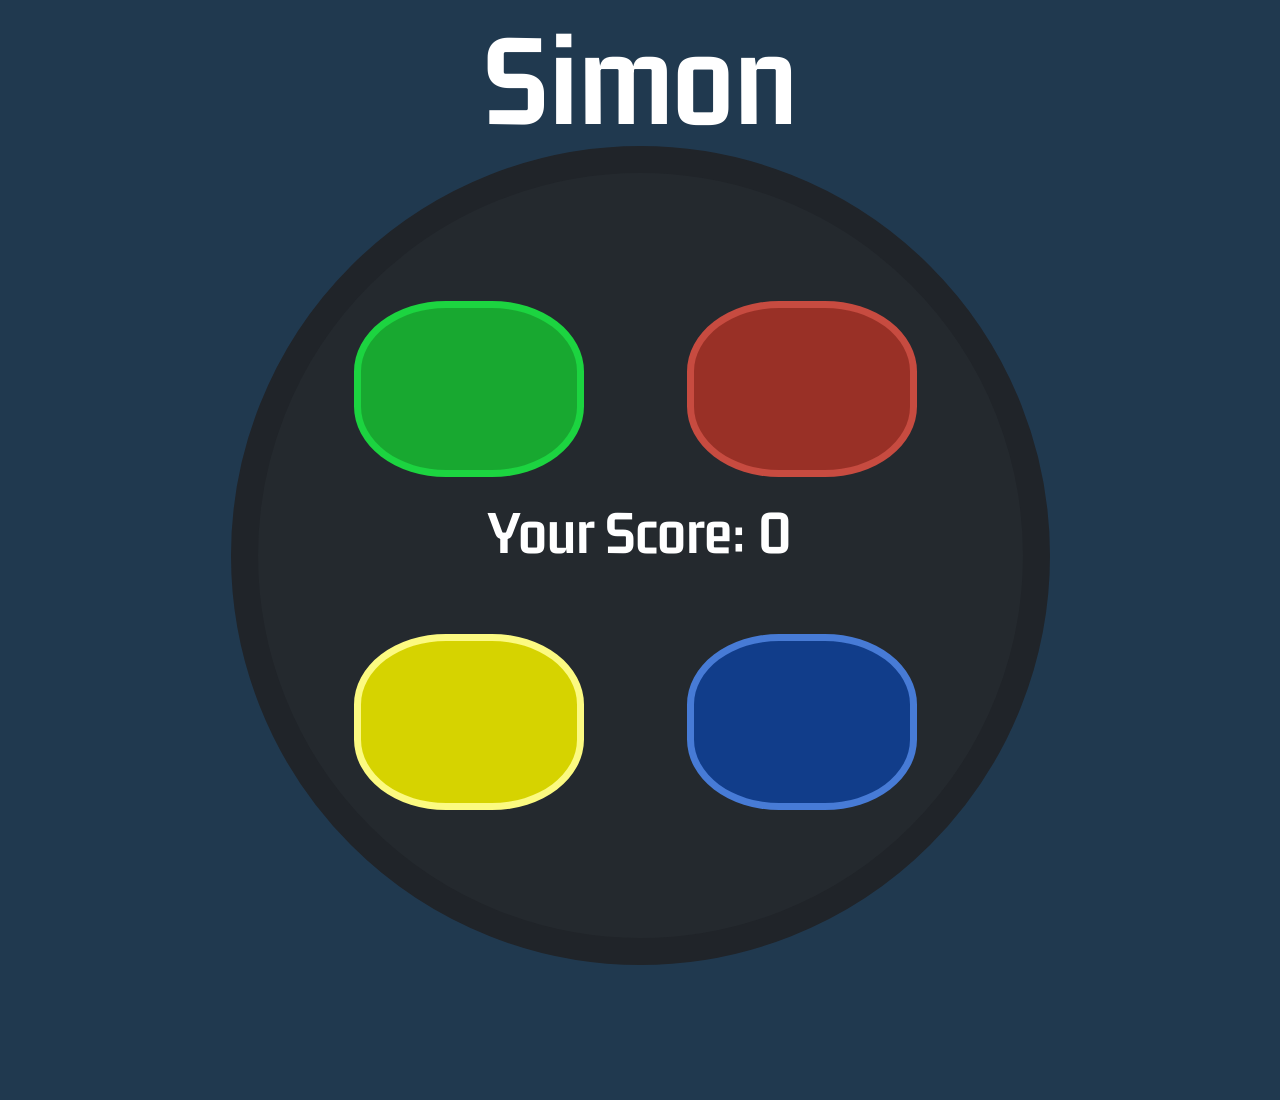
==== index.html @ 594e3709 "Fingers crossed" ====
<!DOCTYPE html>
<html lang="en">
<head>
    <meta charset="UTF-8">
    <meta http-equiv="X-UA-Compatible" content="IE=edge">
    <meta name="viewport" content="width=device-width, initial-scale=1.0">
    <title>Simon</title>
    <link rel="preconnect" href="https://fonts.googleapis.com">
<link rel="preconnect" href="https://fonts.gstatic.com" crossorigin>
<link href="https://fonts.googleapis.com/css2?family=Gemunu+Libre:wght@300&display=swap" rel="stylesheet">
    <link rel="stylesheet" href="css/main.css">
    <script defer src="js/main.js"></script>
</head>
<body>
    <h2 id="title">Simon</h2>
    <section id="board" class="flex-ctr">
        <div id="green" class="flex-ctr"></div>
        <div id="red" class="flex-ctr"></div>
        <div id="yellow" class="flex-ctr"></div>
        <div id="blue" class="flex-ctr"></div>
    </section>
    <h3 id="score">Score</h3>
    <button id="play-again">Play Again</button>
</body>
</html>
---- css/main.css ----
body {
    background-color: #20394f;
    height: 100vh;
    margin: 0;
    margin-top: -15vmin;
    font-family: 'Kanit', sans-serif;
    display: flex;
    flex-direction: column;
    justify-content: center;
    align-items: center;
}

.flex-ctr {
    flex-direction: column;
    justify-content: center;
    align-items: center;
}

#board {
    display: grid;
    grid-template-columns: repeat(2, 17vmin);
    grid-template-rows: repeat(2, 17vmin);
    gap: 20vmin;
    background-color: #24292e;
    border: 3vmin solid #202429;
    border-radius: 50%;
    height: 85vmin;
    width: 85vmin;
}

#title {
    margin-top: -0.2vmin;
    margin-bottom: -0.5vmin;
    color: white;
    font-size: 15vmin;
    font-family: 'Gemunu Libre', sans-serif;
}

#score {
    color: white;
    margin-top: -52vmin;
    font-size: 7vmin;
    font-family: 'Gemunu Libre', sans-serif;
}

div {
    margin-top: 31vmin;
    margin-left: -4.8vmin;
}

div#green {
    background-color: #18a830;
    border: 7px solid #1cd440;
    border-radius: 40%;
    transition: 200ms;
    height: 18vmin;
    width: 24vmin;
}

div#green:hover {
    transform: scale(1.1);
}

div#red {
    background-color: #993026;
    border: 7px solid #c74b40;
    border-radius: 40%;
    transition: 200ms;
    height: 18vmin;
    width: 24vmin;
}

div#red:hover {
    transform: scale(1.1);
}

div#yellow {
    background-color: #d6d300;
    border: 7px solid #fcfa81;
    border-radius: 40%;
    transition: 200ms;
    height: 18vmin;
    width: 24vmin;
}

div#yellow:hover {
    transform: scale(1.1);
}

div#blue {
    background-color: #113d8a;
    border: 7px solid #477bd6;
    border-radius: 40%;
    transition: 200ms;
    height: 18vmin;
    width: 24vmin;
    
}

div#blue:hover {
    transform: scale(1.1);
}

button {
    margin-top: -5vmin;
    font-size: 3vmin;
    background-color: #aaaeb5;
    border: 3px solid white;
    border-radius: 15%;
    transition: 200ms;
}

button:hover {
    transform: scale(1.1);
}
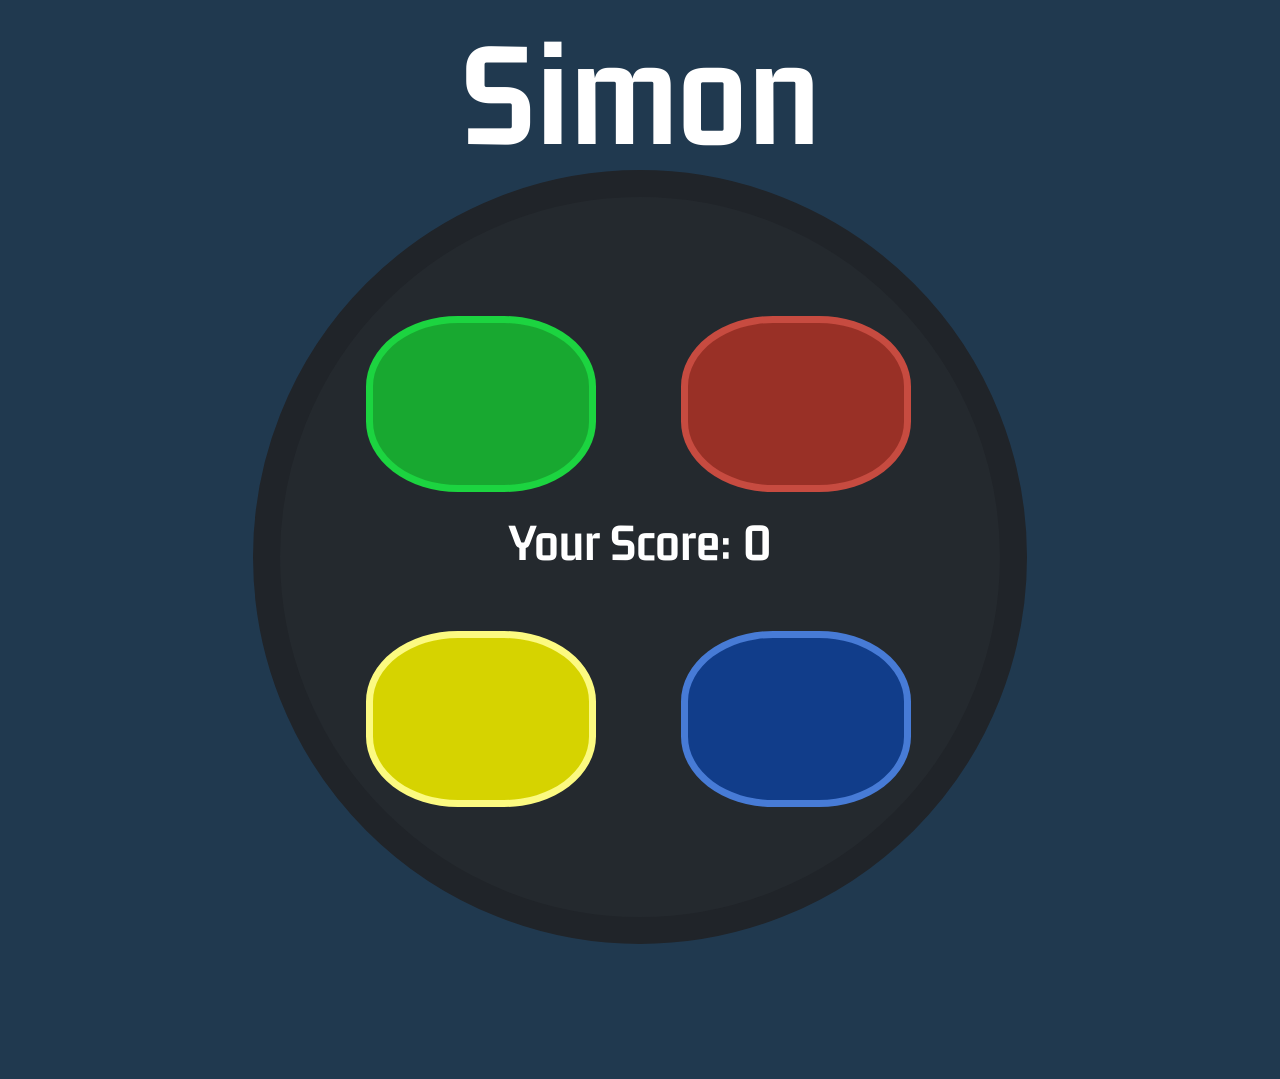
==== commit d186f136: "Completed" ====
--- a/index.html
+++ b/index.html
@@ -5,6 +5,7 @@
     <meta http-equiv="X-UA-Compatible" content="IE=edge">
     <meta name="viewport" content="width=device-width, initial-scale=1.0">
     <title>Simon</title>
+    <link rel="shortcut icon" type="image/x-icon" href="favicon/1665714239.ico">
     <link rel="preconnect" href="https://fonts.googleapis.com">
 <link rel="preconnect" href="https://fonts.gstatic.com" crossorigin>
 <link href="https://fonts.googleapis.com/css2?family=Gemunu+Libre:wght@300&display=swap" rel="stylesheet">
--- a/css/main.css
+++ b/css/main.css
@@ -18,34 +18,34 @@
 
 #board {
     display: grid;
-    grid-template-columns: repeat(2, 17vmin);
-    grid-template-rows: repeat(2, 17vmin);
-    gap: 20vmin;
+    grid-template-columns: repeat(2, 13vmin);
+    grid-template-rows: repeat(2, 13vmin);
+    gap: 22vmin;
     background-color: #24292e;
     border: 3vmin solid #202429;
     border-radius: 50%;
-    height: 85vmin;
-    width: 85vmin;
+    height: 80vmin;
+    width: 80vmin;
 }
 
 #title {
     margin-top: -0.2vmin;
     margin-bottom: -0.5vmin;
     color: white;
-    font-size: 15vmin;
+    font-size: 17vmin;
     font-family: 'Gemunu Libre', sans-serif;
 }
 
 #score {
     color: white;
-    margin-top: -52vmin;
-    font-size: 7vmin;
+    margin-top: -48vmin;
+    font-size: 6vmin;
     font-family: 'Gemunu Libre', sans-serif;
 }
 
 div {
-    margin-top: 31vmin;
-    margin-left: -4.8vmin;
+    margin-top: 33vmin;
+    margin-left: -6.5vmin;
 }
 
 div#green {
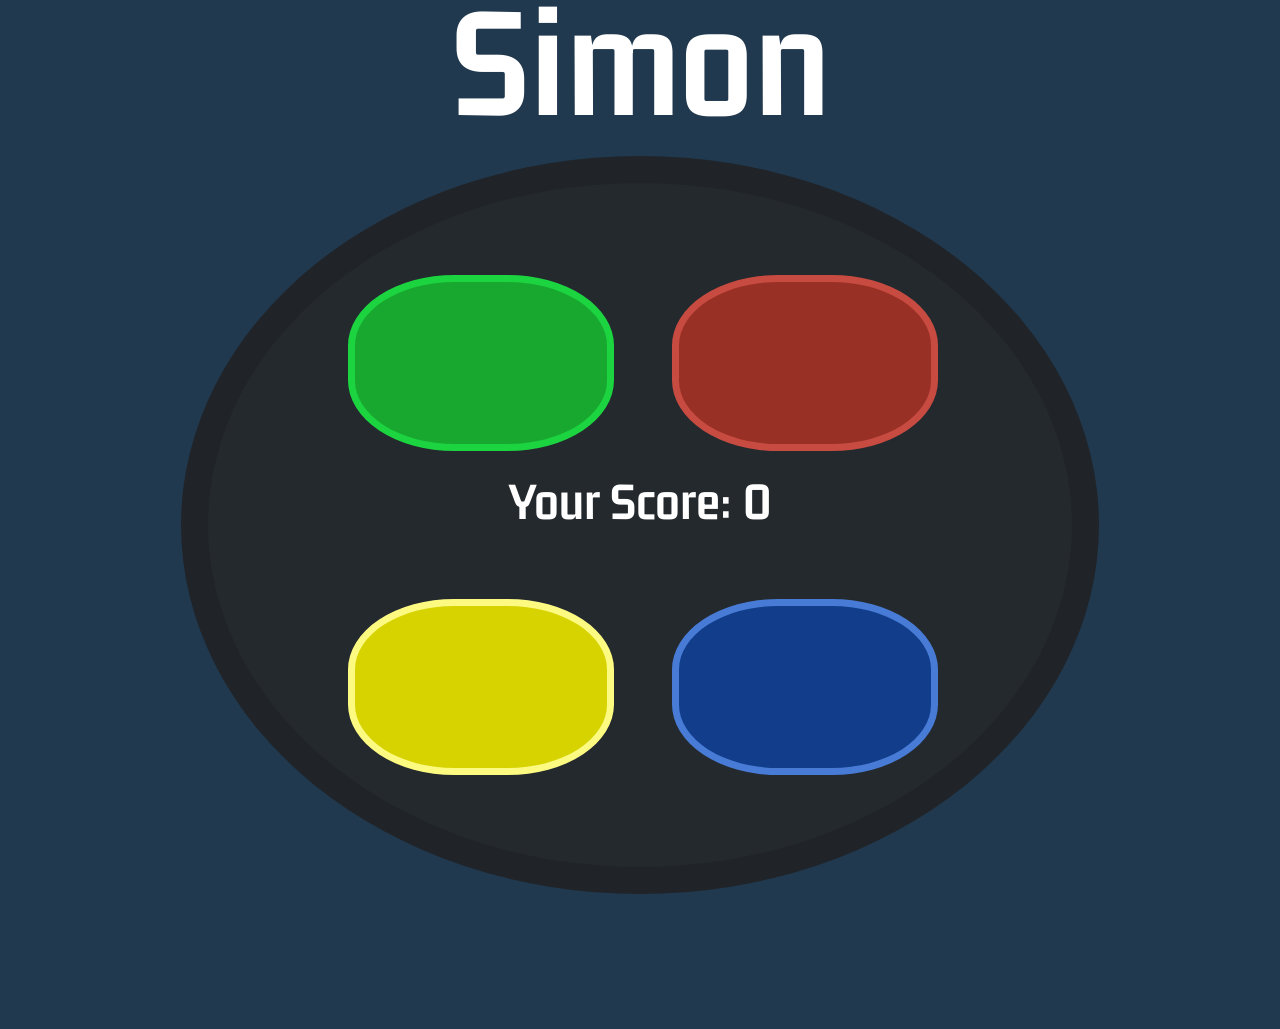
==== commit 167bdf2d: "Updated CSS and README.md" ====
--- a/index.html
+++ b/index.html
@@ -5,7 +5,7 @@
     <meta http-equiv="X-UA-Compatible" content="IE=edge">
     <meta name="viewport" content="width=device-width, initial-scale=1.0">
     <title>Simon</title>
-    <link rel="shortcut icon" type="image/x-icon" href="favicon/1665714239.ico">
+    <link rel="shortcut icon" type="image/x-icon" href="images/1665714239 Small.png">
     <link rel="preconnect" href="https://fonts.googleapis.com">
 <link rel="preconnect" href="https://fonts.gstatic.com" crossorigin>
 <link href="https://fonts.googleapis.com/css2?family=Gemunu+Libre:wght@300&display=swap" rel="stylesheet">
@@ -22,5 +22,6 @@
     </section>
     <h3 id="score">Score</h3>
     <button id="play-again">Play Again</button>
+    <footer></footer>
 </body>
 </html>
--- a/css/main.css
+++ b/css/main.css
@@ -18,34 +18,38 @@
 
 #board {
     display: grid;
-    grid-template-columns: repeat(2, 13vmin);
-    grid-template-rows: repeat(2, 13vmin);
-    gap: 22vmin;
+    grid-template-columns: repeat(2, 15vmin);
+    grid-template-rows: repeat(2, 15vmin);
+    gap: 21vmin;
     background-color: #24292e;
     border: 3vmin solid #202429;
     border-radius: 50%;
-    height: 80vmin;
-    width: 80vmin;
+    height: 76vmin;
+    width: 96vmin;
 }
 
 #title {
-    margin-top: -0.2vmin;
-    margin-bottom: -0.5vmin;
+    margin-top: 5vmin;
+    margin-bottom: 1vmin;
     color: white;
-    font-size: 17vmin;
+    font-size: 18vmin;
     font-family: 'Gemunu Libre', sans-serif;
 }
 
 #score {
     color: white;
-    margin-top: -48vmin;
+    margin-top: -47vmin;
     font-size: 6vmin;
     font-family: 'Gemunu Libre', sans-serif;
 }
 
+footer {
+    margin: 7vmin;
+}
+
 div {
-    margin-top: 33vmin;
-    margin-left: -6.5vmin;
+    margin-top: 25vmin;
+    margin-left: -7vmin;
 }
 
 div#green {
@@ -54,7 +58,7 @@
     border-radius: 40%;
     transition: 200ms;
     height: 18vmin;
-    width: 24vmin;
+    width: 28vmin;
 }
 
 div#green:hover {
@@ -67,7 +71,7 @@
     border-radius: 40%;
     transition: 200ms;
     height: 18vmin;
-    width: 24vmin;
+    width: 28vmin;
 }
 
 div#red:hover {
@@ -80,7 +84,7 @@
     border-radius: 40%;
     transition: 200ms;
     height: 18vmin;
-    width: 24vmin;
+    width: 28vmin;
 }
 
 div#yellow:hover {
@@ -93,8 +97,7 @@
     border-radius: 40%;
     transition: 200ms;
     height: 18vmin;
-    width: 24vmin;
-    
+    width: 28vmin;
 }
 
 div#blue:hover {
